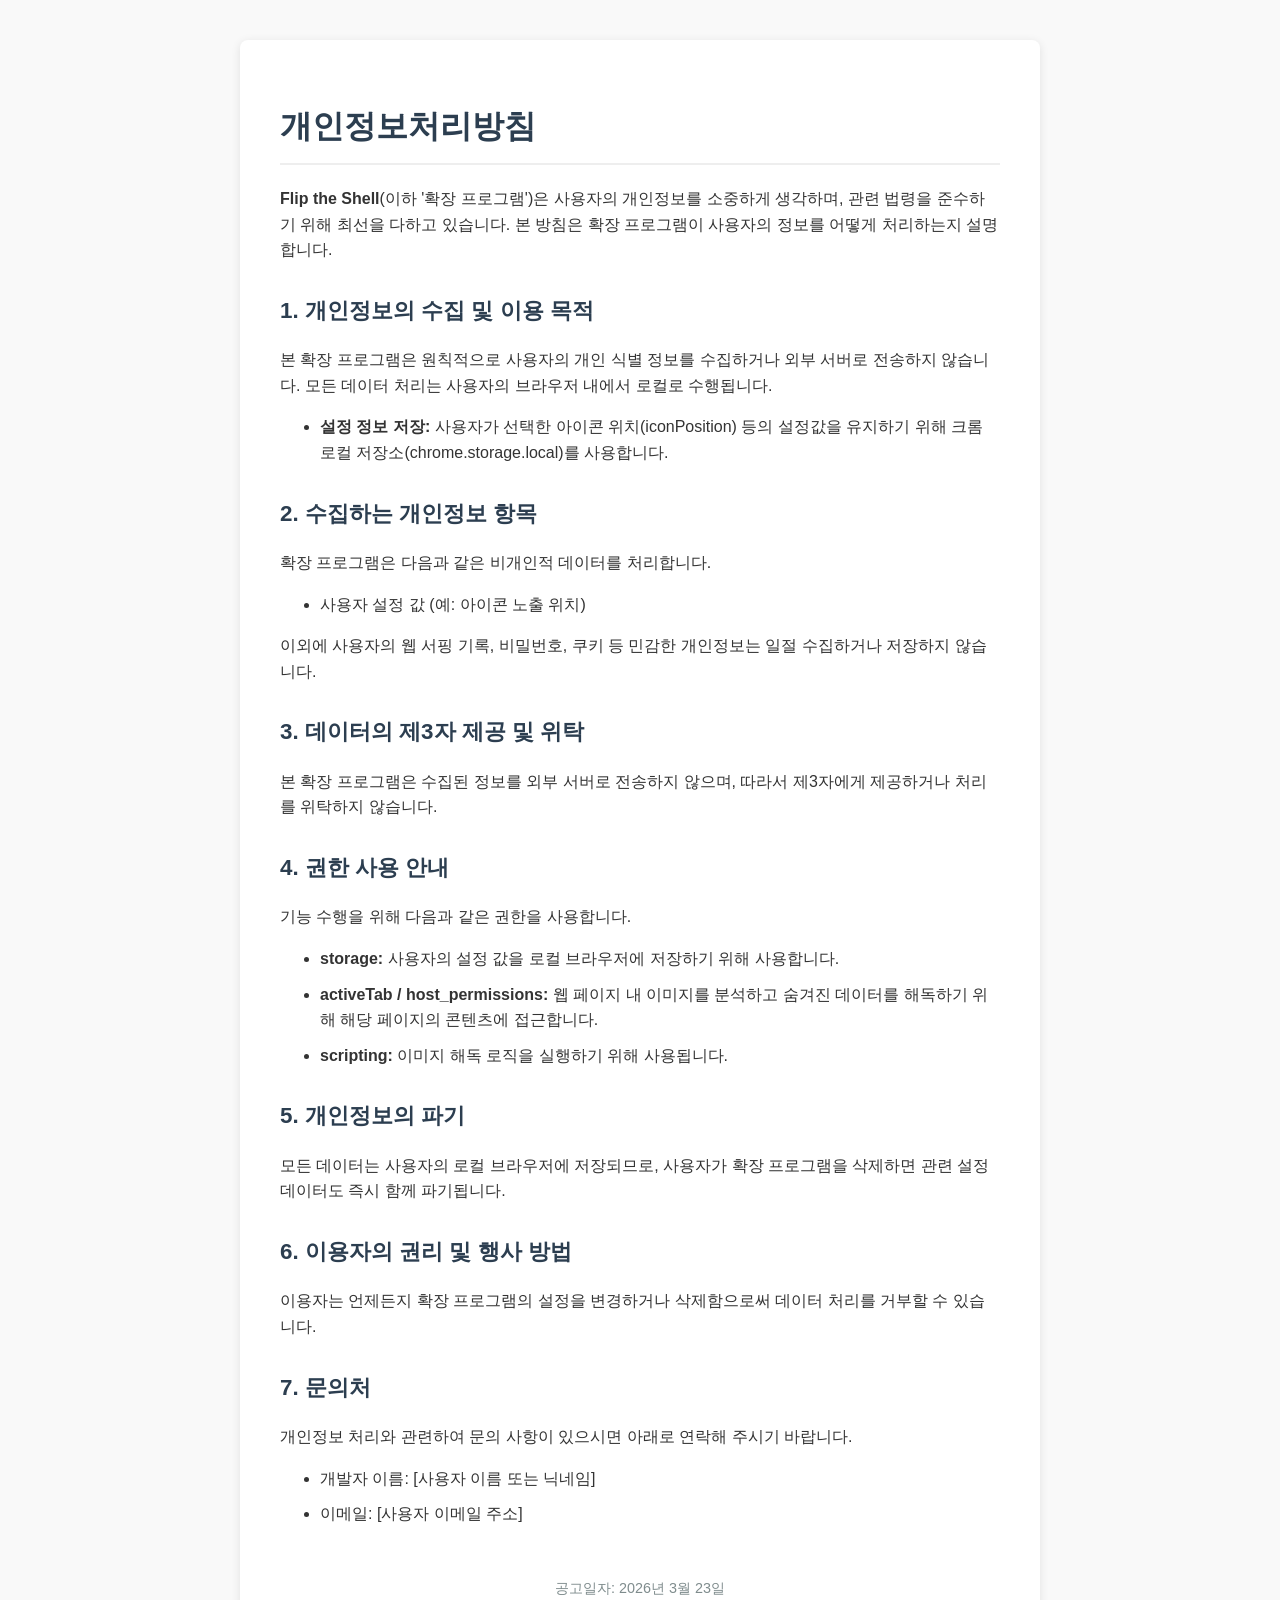
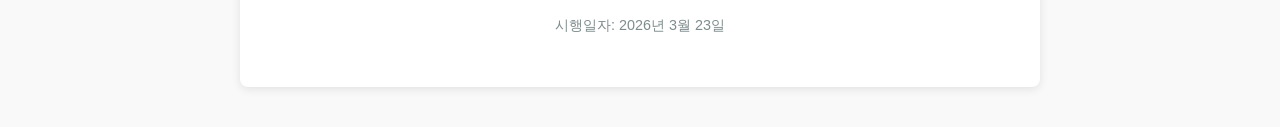
==== index.html @ 4ce4d52f "Add files via upload" ====
<!DOCTYPE html>
<html lang="ko">
<head>
    <meta charset="UTF-8">
    <meta name="viewport" content="width=device-width, initial-scale=1.0">
    <title>개인정보처리방침 - Flip the Shell</title>
    <style>
        body {
            font-family: -apple-system, BlinkMacSystemFont, "Segoe UI", Roboto, "Helvetica Neue", Arial, sans-serif;
            line-height: 1.6;
            color: #333;
            max-width: 800px;
            margin: 40px auto;
            padding: 0 20px;
            background-color: #f9f9f9;
        }
        .container {
            background: white;
            padding: 40px;
            border-radius: 8px;
            box-shadow: 0 2px 10px rgba(0,0,0,0.1);
        }
        h1 {
            border-bottom: 2px solid #eee;
            padding-bottom: 10px;
            color: #2c3e50;
        }
        h2 {
            margin-top: 30px;
            color: #2c3e50;
            font-size: 1.4em;
        }
        p, li {
            margin-bottom: 10px;
        }
        .footer {
            margin-top: 50px;
            font-size: 0.9em;
            color: #7f8c8d;
            text-align: center;
        }
    </style>
</head>
<body>
    <div class="container">
        <h1>개인정보처리방침</h1>
        <p><strong>Flip the Shell</strong>(이하 '확장 프로그램')은 사용자의 개인정보를 소중하게 생각하며, 관련 법령을 준수하기 위해 최선을 다하고 있습니다. 본 방침은 확장 프로그램이 사용자의 정보를 어떻게 처리하는지 설명합니다.</p>

        <h2>1. 개인정보의 수집 및 이용 목적</h2>
        <p>본 확장 프로그램은 원칙적으로 사용자의 개인 식별 정보를 수집하거나 외부 서버로 전송하지 않습니다. 모든 데이터 처리는 사용자의 브라우저 내에서 로컬로 수행됩니다.</p>
        <ul>
            <li><strong>설정 정보 저장:</strong> 사용자가 선택한 아이콘 위치(iconPosition) 등의 설정값을 유지하기 위해 크롬 로컬 저장소(chrome.storage.local)를 사용합니다.</li>
        </ul>

        <h2>2. 수집하는 개인정보 항목</h2>
        <p>확장 프로그램은 다음과 같은 비개인적 데이터를 처리합니다.</p>
        <ul>
            <li>사용자 설정 값 (예: 아이콘 노출 위치)</li>
        </ul>
        <p>이외에 사용자의 웹 서핑 기록, 비밀번호, 쿠키 등 민감한 개인정보는 일절 수집하거나 저장하지 않습니다.</p>

        <h2>3. 데이터의 제3자 제공 및 위탁</h2>
        <p>본 확장 프로그램은 수집된 정보를 외부 서버로 전송하지 않으며, 따라서 제3자에게 제공하거나 처리를 위탁하지 않습니다.</p>

        <h2>4. 권한 사용 안내</h2>
        <p>기능 수행을 위해 다음과 같은 권한을 사용합니다.</p>
        <ul>
            <li><strong>storage:</strong> 사용자의 설정 값을 로컬 브라우저에 저장하기 위해 사용합니다.</li>
            <li><strong>activeTab / host_permissions:</strong> 웹 페이지 내 이미지를 분석하고 숨겨진 데이터를 해독하기 위해 해당 페이지의 콘텐츠에 접근합니다.</li>
            <li><strong>scripting:</strong> 이미지 해독 로직을 실행하기 위해 사용됩니다.</li>
        </ul>

        <h2>5. 개인정보의 파기</h2>
        <p>모든 데이터는 사용자의 로컬 브라우저에 저장되므로, 사용자가 확장 프로그램을 삭제하면 관련 설정 데이터도 즉시 함께 파기됩니다.</p>

        <h2>6. 이용자의 권리 및 행사 방법</h2>
        <p>이용자는 언제든지 확장 프로그램의 설정을 변경하거나 삭제함으로써 데이터 처리를 거부할 수 있습니다.</p>

        <h2>7. 문의처</h2>
        <p>개인정보 처리와 관련하여 문의 사항이 있으시면 아래로 연락해 주시기 바랍니다.</p>
        <ul>
            <li>개발자 이름: [사용자 이름 또는 닉네임]</li>
            <li>이메일: [사용자 이메일 주소]</li>
        </ul>

        <div class="footer">
            <p>공고일자: 2026년 3월 23일</p>
            <p>시행일자: 2026년 3월 23일</p>
        </div>
    </div>
</body>
</html>
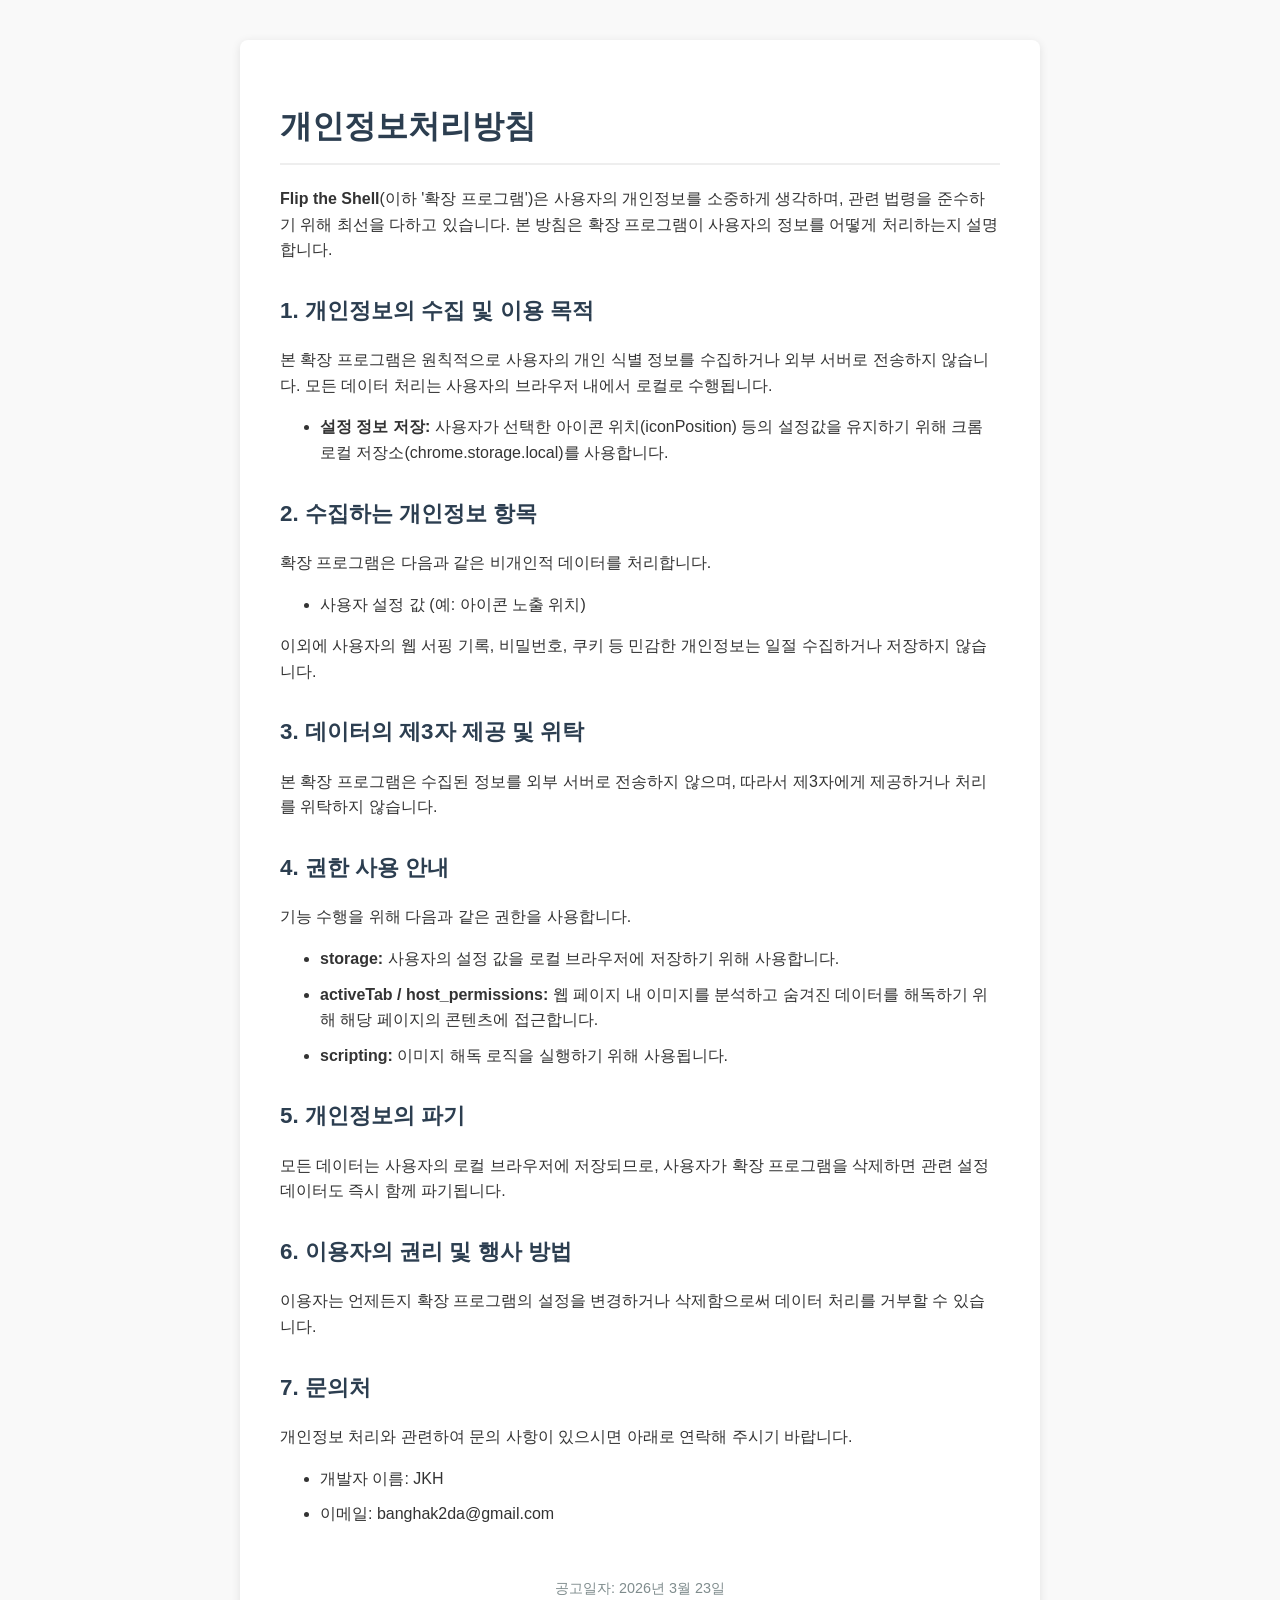
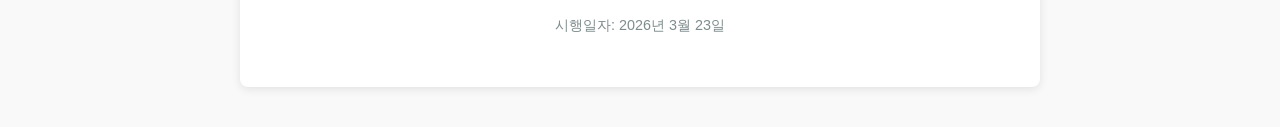
==== commit 4603ca8b: "index.html Correct HTML character references in the document." ====
--- a/index.html
+++ b/index.html
@@ -79,8 +79,8 @@
         <h2>7. 문의처</h2>
         <p>개인정보 처리와 관련하여 문의 사항이 있으시면 아래로 연락해 주시기 바랍니다.</p>
         <ul>
-            <li>개발자 이름: [사용자 이름 또는 닉네임]</li>
-            <li>이메일: [사용자 이메일 주소]</li>
+            <li>개발자 이름: JKH</li>
+            <li>이메일: banghak2da@gmail.com</li>
         </ul>
 
         <div class="footer">
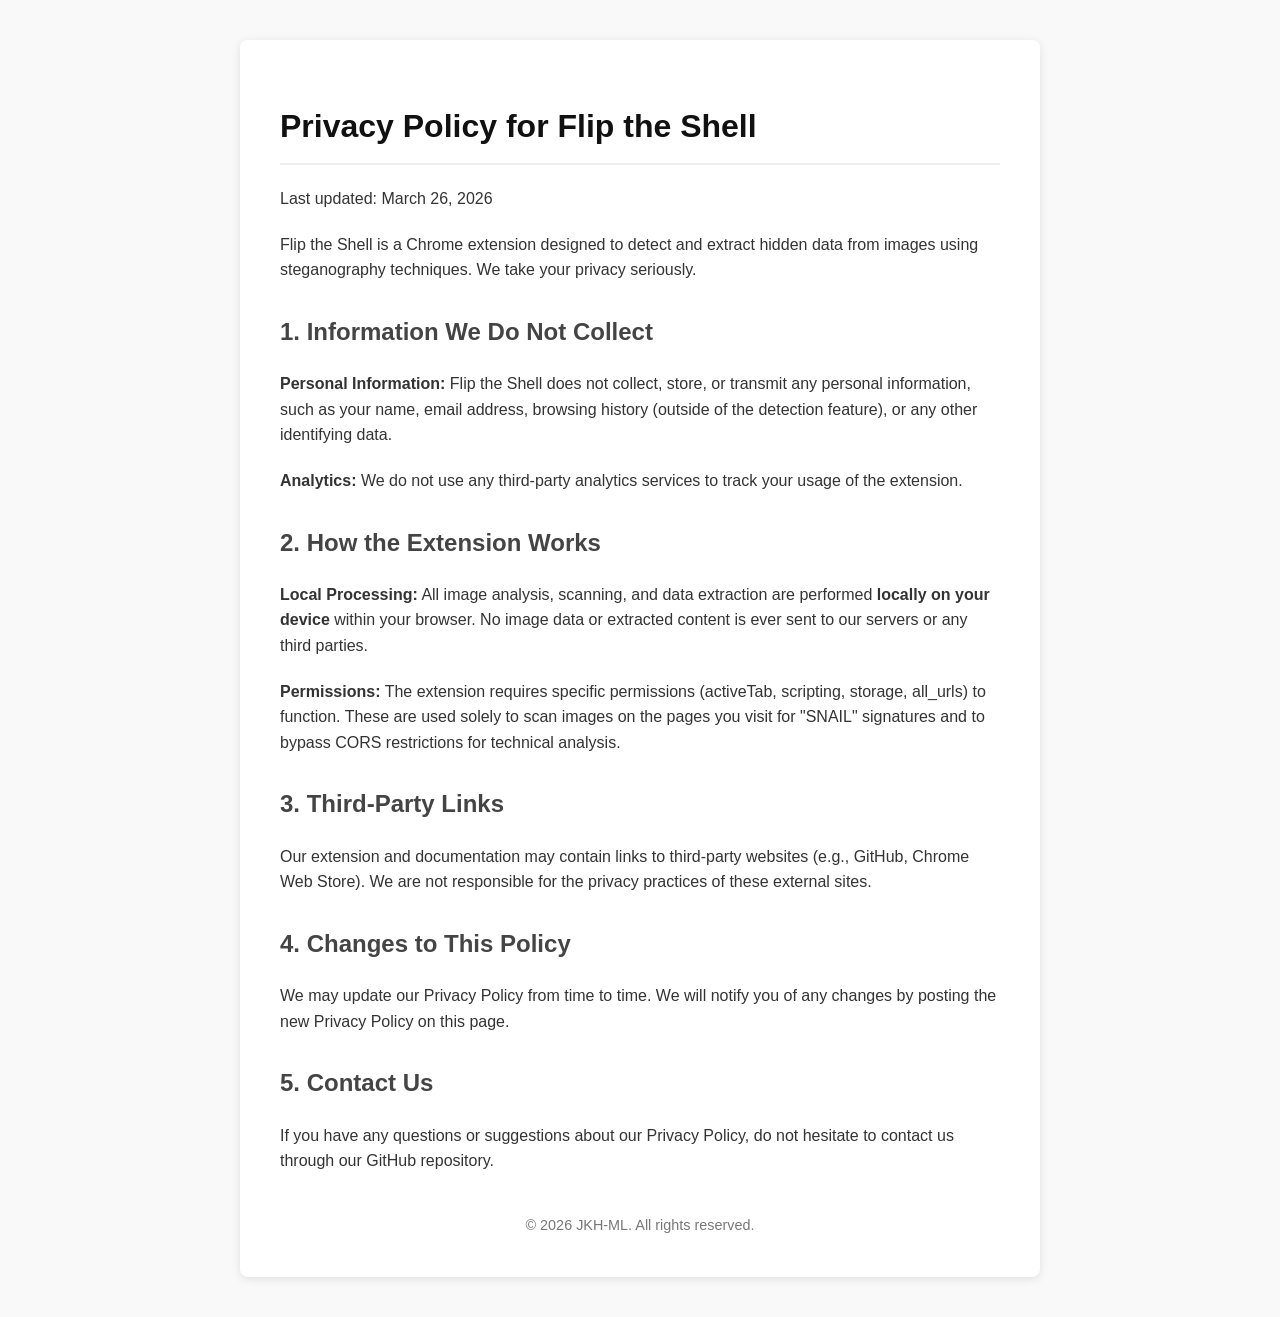
==== commit fe79932c: "Update Privacy Policy link to GitHub Pages and translate index.html to English" ====
--- a/index.html
+++ b/index.html
@@ -1,92 +1,60 @@
 <!DOCTYPE html>
-<html lang="ko">
+<html lang="en">
 <head>
     <meta charset="UTF-8">
     <meta name="viewport" content="width=device-width, initial-scale=1.0">
-    <title>개인정보처리방침 - Flip the Shell</title>
+    <title>Privacy Policy - Flip the Shell</title>
     <style>
         body {
-            font-family: -apple-system, BlinkMacSystemFont, "Segoe UI", Roboto, "Helvetica Neue", Arial, sans-serif;
+            font-family: -apple-system, BlinkMacSystemFont, "Segoe UI", Roboto, Helvetica, Arial, sans-serif;
             line-height: 1.6;
             color: #333;
             max-width: 800px;
-            margin: 40px auto;
-            padding: 0 20px;
+            margin: 0 auto;
+            padding: 40px 20px;
             background-color: #f9f9f9;
         }
         .container {
-            background: white;
+            background-color: #fff;
             padding: 40px;
             border-radius: 8px;
             box-shadow: 0 2px 10px rgba(0,0,0,0.1);
         }
-        h1 {
-            border-bottom: 2px solid #eee;
-            padding-bottom: 10px;
-            color: #2c3e50;
-        }
-        h2 {
-            margin-top: 30px;
-            color: #2c3e50;
-            font-size: 1.4em;
-        }
-        p, li {
-            margin-bottom: 10px;
-        }
-        .footer {
-            margin-top: 50px;
-            font-size: 0.9em;
-            color: #7f8c8d;
-            text-align: center;
-        }
+        h1 { border-bottom: 2px solid #eee; padding-bottom: 10px; color: #111; }
+        h2 { margin-top: 30px; color: #444; }
+        p { margin-bottom: 20px; }
+        ul { margin-bottom: 20px; }
+        li { margin-bottom: 10px; }
+        footer { margin-top: 40px; text-align: center; font-size: 0.9em; color: #777; }
     </style>
 </head>
 <body>
     <div class="container">
-        <h1>개인정보처리방침</h1>
-        <p><strong>Flip the Shell</strong>(이하 '확장 프로그램')은 사용자의 개인정보를 소중하게 생각하며, 관련 법령을 준수하기 위해 최선을 다하고 있습니다. 본 방침은 확장 프로그램이 사용자의 정보를 어떻게 처리하는지 설명합니다.</p>
+        <h1>Privacy Policy for Flip the Shell</h1>
+        <p>Last updated: March 26, 2026</p>
 
-        <h2>1. 개인정보의 수집 및 이용 목적</h2>
-        <p>본 확장 프로그램은 원칙적으로 사용자의 개인 식별 정보를 수집하거나 외부 서버로 전송하지 않습니다. 모든 데이터 처리는 사용자의 브라우저 내에서 로컬로 수행됩니다.</p>
-        <ul>
-            <li><strong>설정 정보 저장:</strong> 사용자가 선택한 아이콘 위치(iconPosition) 등의 설정값을 유지하기 위해 크롬 로컬 저장소(chrome.storage.local)를 사용합니다.</li>
-        </ul>
+        <p>Flip the Shell is a Chrome extension designed to detect and extract hidden data from images using steganography techniques. We take your privacy seriously.</p>
 
-        <h2>2. 수집하는 개인정보 항목</h2>
-        <p>확장 프로그램은 다음과 같은 비개인적 데이터를 처리합니다.</p>
-        <ul>
-            <li>사용자 설정 값 (예: 아이콘 노출 위치)</li>
-        </ul>
-        <p>이외에 사용자의 웹 서핑 기록, 비밀번호, 쿠키 등 민감한 개인정보는 일절 수집하거나 저장하지 않습니다.</p>
+        <h2>1. Information We Do Not Collect</h2>
+        <p><strong>Personal Information:</strong> Flip the Shell does not collect, store, or transmit any personal information, such as your name, email address, browsing history (outside of the detection feature), or any other identifying data.</p>
+        <p><strong>Analytics:</strong> We do not use any third-party analytics services to track your usage of the extension.</p>
 
-        <h2>3. 데이터의 제3자 제공 및 위탁</h2>
-        <p>본 확장 프로그램은 수집된 정보를 외부 서버로 전송하지 않으며, 따라서 제3자에게 제공하거나 처리를 위탁하지 않습니다.</p>
+        <h2>2. How the Extension Works</h2>
+        <p><strong>Local Processing:</strong> All image analysis, scanning, and data extraction are performed <strong>locally on your device</strong> within your browser. No image data or extracted content is ever sent to our servers or any third parties.</p>
+        <p><strong>Permissions:</strong> The extension requires specific permissions (activeTab, scripting, storage, all_urls) to function. These are used solely to scan images on the pages you visit for "SNAIL" signatures and to bypass CORS restrictions for technical analysis.</p>
 
-        <h2>4. 권한 사용 안내</h2>
-        <p>기능 수행을 위해 다음과 같은 권한을 사용합니다.</p>
-        <ul>
-            <li><strong>storage:</strong> 사용자의 설정 값을 로컬 브라우저에 저장하기 위해 사용합니다.</li>
-            <li><strong>activeTab / host_permissions:</strong> 웹 페이지 내 이미지를 분석하고 숨겨진 데이터를 해독하기 위해 해당 페이지의 콘텐츠에 접근합니다.</li>
-            <li><strong>scripting:</strong> 이미지 해독 로직을 실행하기 위해 사용됩니다.</li>
-        </ul>
+        <h2>3. Third-Party Links</h2>
+        <p>Our extension and documentation may contain links to third-party websites (e.g., GitHub, Chrome Web Store). We are not responsible for the privacy practices of these external sites.</p>
 
-        <h2>5. 개인정보의 파기</h2>
-        <p>모든 데이터는 사용자의 로컬 브라우저에 저장되므로, 사용자가 확장 프로그램을 삭제하면 관련 설정 데이터도 즉시 함께 파기됩니다.</p>
+        <h2>4. Changes to This Policy</h2>
+        <p>We may update our Privacy Policy from time to time. We will notify you of any changes by posting the new Privacy Policy on this page.</p>
 
-        <h2>6. 이용자의 권리 및 행사 방법</h2>
-        <p>이용자는 언제든지 확장 프로그램의 설정을 변경하거나 삭제함으로써 데이터 처리를 거부할 수 있습니다.</p>
+        <h2>5. Contact Us</h2>
+        <p>If you have any questions or suggestions about our Privacy Policy, do not hesitate to contact us through our GitHub repository.</p>
 
-        <h2>7. 문의처</h2>
-        <p>개인정보 처리와 관련하여 문의 사항이 있으시면 아래로 연락해 주시기 바랍니다.</p>
-        <ul>
-            <li>개발자 이름: JKH</li>
-            <li>이메일: banghak2da@gmail.com</li>
-        </ul>
-
-        <div class="footer">
-            <p>공고일자: 2026년 3월 23일</p>
-            <p>시행일자: 2026년 3월 23일</p>
-        </div>
+        <footer>
+            &copy; 2026 JKH-ML. All rights reserved.
+        </footer>
     </div>
 </body>
 </html>
